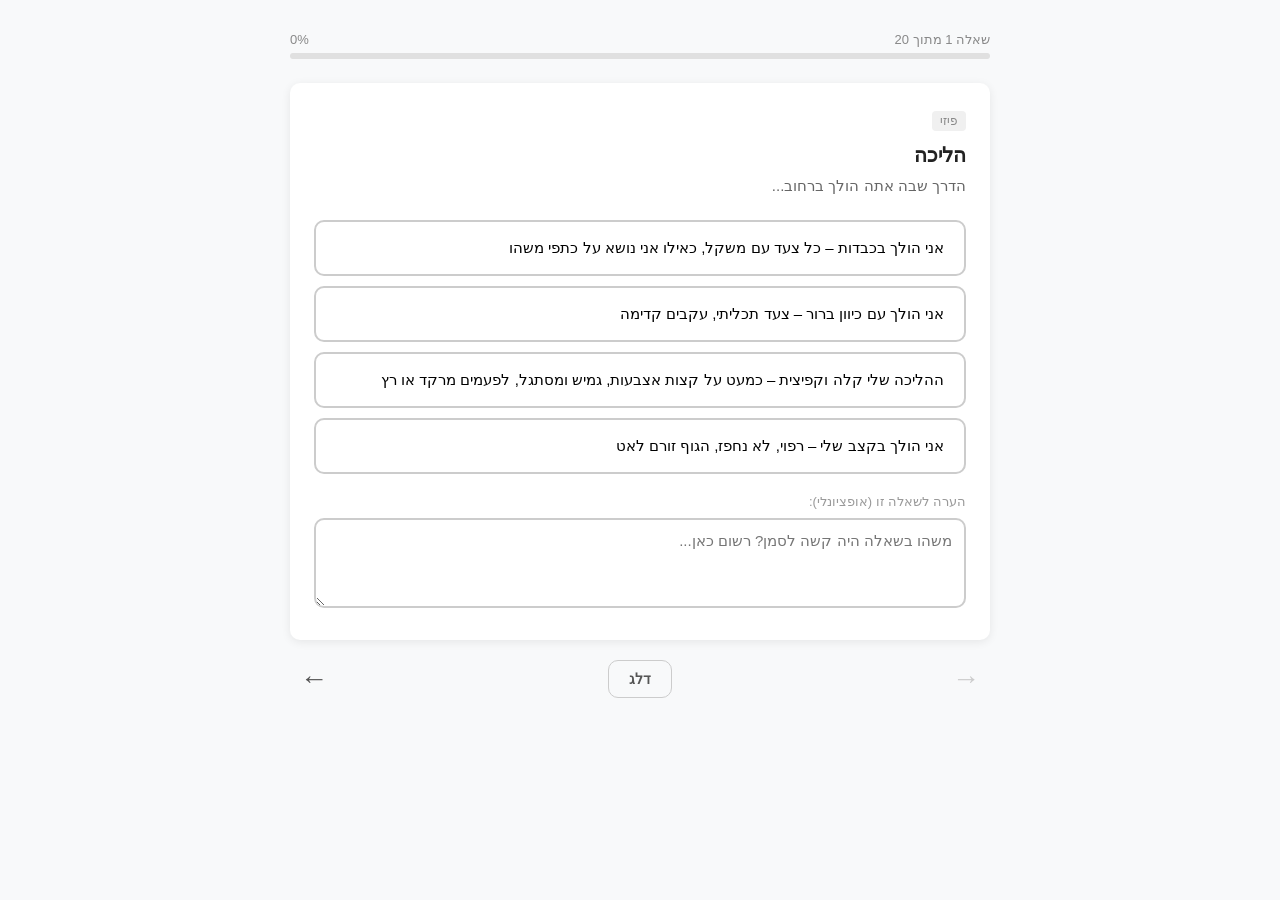
==== questionnaire.html @ 13d77b68 "Initial release – חכה למים עמוקים MVP שאלון זיהוי טמפרמנט מלא: 20 שאלות, 4 טמפרמנטים, פרופיל אישי, ח" ====
<!DOCTYPE html>
<html lang="he" dir="rtl">
<head>
  <meta charset="UTF-8">
  <meta name="viewport" content="width=device-width, initial-scale=1.0">
  <title>שאלון טמפרמנט – חכה למים עמוקים</title>
  <link rel="stylesheet" href="style.css">
  <style>
    /* ─── מצב טעינה ─── */
    #loading-screen {
      text-align: center;
      padding: 60px 20px;
      color: #888;
      font-size: 16px;
    }
    #loading-screen .spinner {
      font-size: 36px;
      display: block;
      margin-bottom: 16px;
      animation: spin 1.2s linear infinite;
    }
    @keyframes spin { to { transform: rotate(360deg); } }

    /* ─── כרטיס שאלה – כניסה ─── */
    #question-card {
      animation: fadeIn 0.25s ease;
    }
    @keyframes fadeIn { from { opacity: 0; transform: translateY(6px); } to { opacity: 1; transform: none; } }

    /* ─── שורת ניווט ─── */
    .nav-row {
      display: flex;
      justify-content: space-between;
      align-items: center;
      margin-top: 16px;
    }

    /* ─── מוני תשובות ─── */
    .answered-count {
      font-size: 12px;
      color: #aaa;
      text-align: center;
      margin-top: 10px;
    }
    .answered-count span {
      color: #27AE60;
      font-weight: bold;
    }
  </style>
</head>
<body>

<div class="container">

  <!-- מסך טעינה -->
  <div id="loading-screen">
    <i class="spinner">🌊</i>
    טוען שאלון...
  </div>

  <!-- תוכן השאלון (מוסתר עד טעינה) -->
  <div id="questionnaire-content" style="display:none;">

    <!-- ─── Progress Bar ─── -->
    <div class="progress-wrap">
      <div class="progress-label">
        <span id="progress-text">שאלה 1 מתוך 20</span>
        <span id="progress-pct">0%</span>
      </div>
      <div class="progress-bar-bg">
        <div class="progress-bar-fill" id="progress-fill" style="width:0%"></div>
      </div>
    </div>

    <!-- ─── כרטיס שאלה ─── -->
    <div class="card" id="question-card">

      <!-- מטא -->
      <div class="category-badge" id="q-category"></div>
      <h2 id="q-topic" style="margin-bottom:8px;"></h2>
      <p id="q-text" class="subtitle" style="margin-bottom:22px;"></p>

      <!-- תשובות -->
      <div id="answers-container"></div>

      <!-- הערה אופציונלית -->
      <div style="margin-top:18px;">
        <label style="font-size:13px;color:#999;">הערה לשאלה זו (אופציונלי):</label>
        <textarea class="feedback-area" id="q-feedback"
          placeholder="משהו בשאלה היה קשה לסמן? רשום כאן..."></textarea>
      </div>

    </div>

    <!-- ─── ניווט ─── -->
    <div class="nav-row">
      <button class="nav-arrow" id="btn-prev" onclick="navigate(-1)" title="שאלה קודמת">→</button>
      <button class="btn btn-secondary" id="btn-skip" onclick="navigate(1)">דלג</button>
      <button class="nav-arrow" id="btn-next" onclick="navigate(1)" title="שאלה הבאה">←</button>
    </div>

    <!-- מונה תשובות -->
    <p class="answered-count" id="answered-count"></p>

    <!-- ─── כפתור סיום (מופיע בשאלה האחרונה) ─── -->
    <div style="margin-top:20px;display:none;" id="submit-wrap">
      <button class="btn btn-primary" onclick="submitQuestionnaire()">סיים וקבל תוצאה ←</button>
      <div class="error-msg" id="submit-error">
        ענית על <span id="err-count">0</span> שאלות. יש לענות על לפחות 12 לפני קבלת התוצאה.
      </div>
    </div>

  </div><!-- /questionnaire-content -->

</div><!-- /container -->

<script src="data.js"></script>
<script src="app.js"></script>
</body>
</html>
---- style.css ----
/* ===== RTL + בסיס ===== */
html, body {
  direction: rtl;
  font-family: "Segoe UI", Arial, sans-serif;
  font-size: 16px;
  background: #F8F9FA;
  margin: 0;
  padding: 0;
  color: #222;
}

/* ===== צבעי טמפרמנטים ===== */
:root {
  --color-C: #C0392B;  /* כולרי  – אדום  */
  --color-S: #D4AC0D;  /* סנגוויני – צהוב */
  --color-P: #2980B9;  /* פלגמטי – כחול  */
  --color-M: #8E44AD;  /* מלנכולי – סגול */
  --radius: 10px;
  --shadow: 0 2px 10px rgba(0,0,0,0.08);
}

/* ===== מיכל מרכזי ===== */
.container {
  max-width: 700px;
  margin: 0 auto;
  padding: 32px 24px;
}

/* ===== כרטיס ===== */
.card {
  background: #fff;
  border-radius: var(--radius);
  box-shadow: var(--shadow);
  padding: 28px 24px;
  margin-bottom: 20px;
}

/* ===== כותרות ===== */
h1 { font-size: 26px; margin: 0 0 8px; }
h2 { font-size: 20px; margin: 0 0 12px; }
h3 { font-size: 17px; margin: 0 0 8px; }

.subtitle {
  font-size: 15px;
  color: #666;
  margin: 0 0 24px;
  line-height: 1.5;
}

/* ===== כפתורים ===== */
.btn {
  display: inline-block;
  padding: 14px 28px;
  border: none;
  border-radius: var(--radius);
  font-size: 16px;
  font-weight: bold;
  cursor: pointer;
  text-decoration: none;
  transition: opacity 0.2s, transform 0.1s;
}
.btn:active { transform: scale(0.98); }

.btn-primary {
  background: #2C3E50;
  color: #fff;
  width: 100%;
  text-align: center;
  box-sizing: border-box;
  font-size: 17px;
  padding: 16px;
}
.btn-primary:hover { opacity: 0.88; }

.btn-secondary {
  background: transparent;
  color: #555;
  border: 1px solid #ccc;
  font-size: 14px;
  padding: 10px 20px;
}
.btn-secondary:hover { background: #f0f0f0; }

/* ===== כפתורי תשובה ===== */
.answer-btn {
  display: block;
  width: 100%;
  min-height: 56px;
  margin: 10px 0;
  padding: 14px 20px;
  text-align: right;
  border: 2px solid #CCC;
  border-radius: var(--radius);
  background: #FFF;
  cursor: pointer;
  font-size: 15px;
  font-family: inherit;
  line-height: 1.4;
  transition: border-color 0.15s, background 0.15s;
  box-sizing: border-box;
}
.answer-btn:hover  { border-color: #27AE60; background: #f5fdf7; }
.answer-btn.selected { background: #D5F5E3; border-color: #27AE60; }

/* ===== Progress Bar ===== */
.progress-wrap {
  margin-bottom: 24px;
}
.progress-label {
  font-size: 13px;
  color: #888;
  margin-bottom: 6px;
  display: flex;
  justify-content: space-between;
}
.progress-bar-bg {
  height: 6px;
  background: #E0E0E0;
  border-radius: 3px;
  overflow: hidden;
}
.progress-bar-fill {
  height: 100%;
  background: #27AE60;
  border-radius: 3px;
  transition: width 0.3s ease;
}

/* ===== ניווט בין שאלות ===== */
.nav-row {
  display: flex;
  justify-content: space-between;
  align-items: center;
  margin-top: 20px;
}
.nav-arrow {
  background: none;
  border: none;
  font-size: 28px;
  cursor: pointer;
  color: #555;
  padding: 4px 10px;
  line-height: 1;
  border-radius: 6px;
  transition: background 0.15s;
}
.nav-arrow:hover  { background: #eee; }
.nav-arrow:disabled { color: #ccc; cursor: default; }
.nav-arrow:disabled:hover { background: none; }

/* ===== תגית קטגוריה ===== */
.category-badge {
  display: inline-block;
  font-size: 12px;
  color: #888;
  background: #F0F0F0;
  border-radius: 4px;
  padding: 3px 8px;
  margin-bottom: 12px;
}

/* ===== טאבים בדף תוצאות ===== */
.tabs {
  display: flex;
  border-bottom: 2px solid #E0E0E0;
  margin-bottom: 20px;
  gap: 4px;
}
.tab-btn {
  background: none;
  border: none;
  padding: 10px 14px;
  font-size: 14px;
  font-family: inherit;
  cursor: pointer;
  color: #888;
  border-bottom: 2px solid transparent;
  margin-bottom: -2px;
  transition: color 0.15s, border-color 0.15s;
  white-space: nowrap;
}
.tab-btn.active {
  color: #222;
  border-bottom-color: #2C3E50;
  font-weight: bold;
}
.tab-btn:hover:not(.active) { color: #444; }

.tab-panel { display: none; }
.tab-panel.active { display: block; }

/* ===== bullet list בפרופיל ===== */
.profile-list {
  list-style: none;
  padding: 0;
  margin: 0;
}
.profile-list li {
  padding: 8px 0;
  border-bottom: 1px solid #F0F0F0;
  font-size: 15px;
  line-height: 1.5;
  color: #333;
}
.profile-list li:last-child { border-bottom: none; }

/* ===== כרטיס טמפרמנט טהור ===== */
.profile-header {
  display: flex;
  align-items: center;
  gap: 12px;
  margin-bottom: 16px;
}
.profile-emoji { font-size: 36px; line-height: 1; }
.profile-name  { font-size: 22px; font-weight: bold; }
.profile-spark { font-size: 14px; color: #666; margin-top: 2px; }
.profile-color-bar {
  height: 4px;
  border-radius: 2px;
  margin-bottom: 20px;
}

/* ===== כרטיס משני ===== */
.secondary-card {
  background: #F8F9FA;
  border-radius: var(--radius);
  padding: 16px;
  margin-top: 20px;
  border-right: 4px solid #ccc;
}
.secondary-card h3 { margin-bottom: 8px; font-size: 15px; }

/* ===== הדף הראשי – hero ===== */
.hero {
  text-align: center;
  padding: 40px 20px 32px;
}
.hero-emoji { font-size: 52px; margin-bottom: 16px; }
.hero h1   { font-size: 28px; margin-bottom: 10px; }
.hero .subtitle { max-width: 420px; margin: 0 auto 28px; }

/* ===== תגית ניצוץ תוצאה ===== */
.result-type-badge {
  display: inline-block;
  font-size: 13px;
  padding: 4px 12px;
  border-radius: 20px;
  background: #EAF4FF;
  color: #1a5f9e;
  margin-bottom: 16px;
}

/* ===== גרף עמודות ===== */
.score-bars { margin: 16px 0; }
.score-row {
  display: flex;
  align-items: center;
  gap: 10px;
  margin-bottom: 10px;
  font-size: 14px;
}
.score-label { width: 72px; flex-shrink: 0; }
.score-bar-bg {
  flex: 1;
  height: 20px;
  background: #EBEBEB;
  border-radius: 4px;
  overflow: hidden;
}
.score-bar-fill {
  height: 100%;
  border-radius: 4px;
  transition: width 0.5s ease;
}
.score-pct { width: 36px; text-align: left; font-size: 13px; color: #666; flex-shrink: 0; }

/* ===== textarea פידבק ===== */
.feedback-area {
  width: 100%;
  min-height: 90px;
  border: 2px solid #CCC;
  border-radius: var(--radius);
  padding: 12px;
  font-size: 15px;
  font-family: inherit;
  direction: rtl;
  resize: vertical;
  box-sizing: border-box;
  margin-top: 8px;
  transition: border-color 0.15s;
}
.feedback-area:focus { outline: none; border-color: #2980B9; }

/* ===== כוכבי דירוג ===== */
.stars { display: flex; gap: 6px; margin: 10px 0; }
.star {
  font-size: 28px;
  cursor: pointer;
  color: #CCC;
  transition: color 0.15s;
  line-height: 1;
}
.star.active, .star:hover { color: #F1C40F; }

/* ===== הודעת שגיאה ===== */
.error-msg {
  background: #FADBD8;
  color: #922B21;
  border-radius: 8px;
  padding: 12px 16px;
  font-size: 14px;
  margin-top: 12px;
  display: none;
}
.error-msg.visible { display: block; }

/* ===== רספונסיבי ===== */
@media (max-width: 600px) {
  .container { padding: 16px 14px; }
  .card      { padding: 20px 16px; }
  h1         { font-size: 22px; }
  .hero h1   { font-size: 22px; }
  .hero-emoji { font-size: 44px; }
  .answer-btn { min-height: 64px; font-size: 16px; }
  .nav-arrow  { font-size: 32px; }
  .tab-btn    { padding: 8px 10px; font-size: 13px; }
  .profile-name { font-size: 19px; }
}
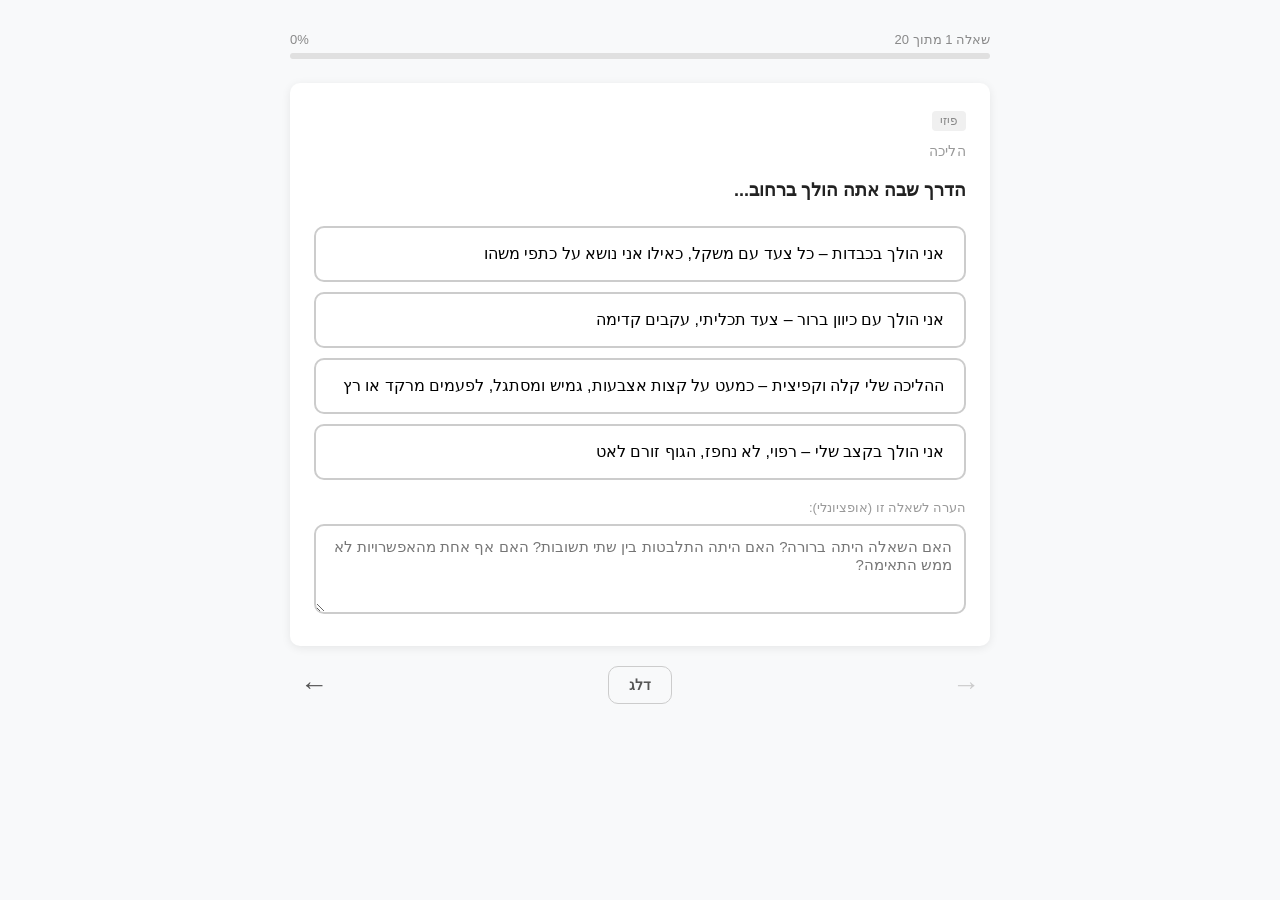
==== commit ce2142e5: "UI improvements: arrow direction, question typography, tabs, feedback placeholder Co-Authored-By: Cl" ====
--- a/questionnaire.html
+++ b/questionnaire.html
@@ -77,8 +77,8 @@
 
       <!-- מטא -->
       <div class="category-badge" id="q-category"></div>
-      <h2 id="q-topic" style="margin-bottom:8px;"></h2>
-      <p id="q-text" class="subtitle" style="margin-bottom:22px;"></p>
+      <h2 id="q-topic" style="margin-bottom:10px;font-size:14px;font-weight:normal;color:#999;letter-spacing:0.3px;"></h2>
+      <p id="q-text" style="margin-bottom:22px;font-size:18px;font-weight:bold;color:#222;line-height:1.5;"></p>
 
       <!-- תשובות -->
       <div id="answers-container"></div>
@@ -87,7 +87,7 @@
       <div style="margin-top:18px;">
         <label style="font-size:13px;color:#999;">הערה לשאלה זו (אופציונלי):</label>
         <textarea class="feedback-area" id="q-feedback"
-          placeholder="משהו בשאלה היה קשה לסמן? רשום כאן..."></textarea>
+          placeholder="האם השאלה היתה ברורה? האם היתה התלבטות בין שתי תשובות? האם אף אחת מהאפשרויות לא ממש התאימה?"></textarea>
       </div>
 
     </div>
--- a/style.css
+++ b/style.css
@@ -93,7 +93,7 @@
   border-radius: var(--radius);
   background: #FFF;
   cursor: pointer;
-  font-size: 15px;
+  font-size: 16px;
   font-family: inherit;
   line-height: 1.4;
   transition: border-color 0.15s, background 0.15s;
@@ -162,29 +162,33 @@
 /* ===== טאבים בדף תוצאות ===== */
 .tabs {
   display: flex;
-  border-bottom: 2px solid #E0E0E0;
+  gap: 6px;
   margin-bottom: 20px;
-  gap: 4px;
+  flex-wrap: wrap;
 }
 .tab-btn {
-  background: none;
-  border: none;
-  padding: 10px 14px;
-  font-size: 14px;
+  background: #F0F2F4;
+  border: 1px solid #D5D8DC;
+  border-radius: 7px;
+  padding: 9px 15px;
+  font-size: 15px;
   font-family: inherit;
   cursor: pointer;
-  color: #888;
-  border-bottom: 2px solid transparent;
-  margin-bottom: -2px;
-  transition: color 0.15s, border-color 0.15s;
+  color: #666;
+  transition: background 0.15s, color 0.15s, border-color 0.15s;
   white-space: nowrap;
 }
 .tab-btn.active {
-  color: #222;
-  border-bottom-color: #2C3E50;
+  background: #2C3E50;
+  color: #fff;
+  border-color: #2C3E50;
   font-weight: bold;
 }
-.tab-btn:hover:not(.active) { color: #444; }
+.tab-btn:hover:not(.active) {
+  background: #E2E6EA;
+  color: #333;
+  border-color: #BDC3C7;
+}
 
 .tab-panel { display: none; }
 .tab-panel.active { display: block; }
@@ -323,6 +327,6 @@
   .hero-emoji { font-size: 44px; }
   .answer-btn { min-height: 64px; font-size: 16px; }
   .nav-arrow  { font-size: 32px; }
-  .tab-btn    { padding: 8px 10px; font-size: 13px; }
+  .tab-btn    { padding: 7px 11px; font-size: 14px; }
   .profile-name { font-size: 19px; }
 }
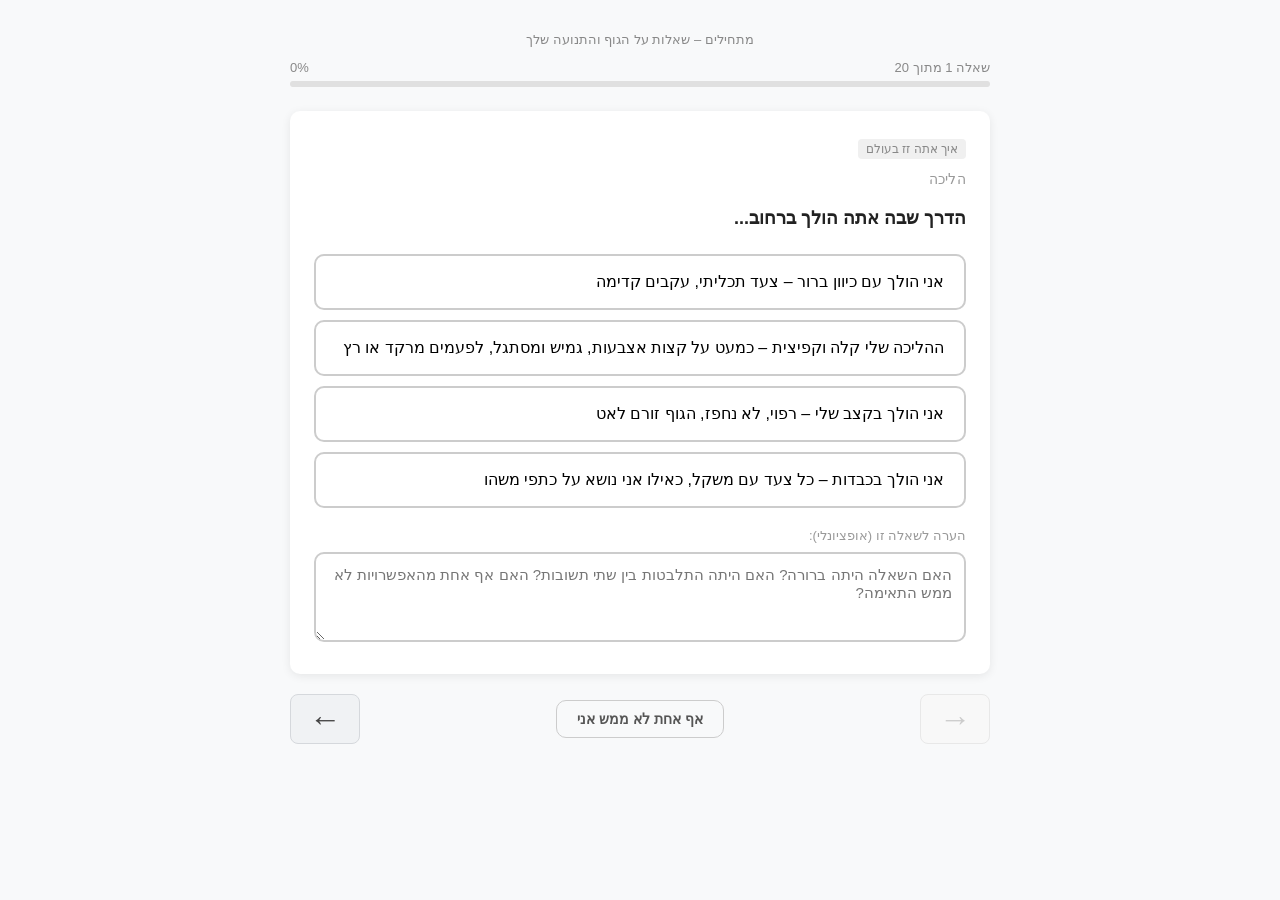
==== commit b429cd96: "UX overhaul: 16 content and UI improvements - Home: new subtitle, removed bottom CTA, added privacy " ====
--- a/questionnaire.html
+++ b/questionnaire.html
@@ -61,6 +61,9 @@
   <!-- תוכן השאלון (מוסתר עד טעינה) -->
   <div id="questionnaire-content" style="display:none;">
 
+    <!-- ─── הודעת שלב דינמית ─── -->
+    <div id="progress-message" style="font-size:13px;color:#888;text-align:center;margin-bottom:10px;min-height:18px;"></div>
+
     <!-- ─── Progress Bar ─── -->
     <div class="progress-wrap">
       <div class="progress-label">
@@ -95,7 +98,7 @@
     <!-- ─── ניווט ─── -->
     <div class="nav-row">
       <button class="nav-arrow" id="btn-prev" onclick="navigate(-1)" title="שאלה קודמת">→</button>
-      <button class="btn btn-secondary" id="btn-skip" onclick="navigate(1)">דלג</button>
+      <button class="btn btn-secondary" id="btn-skip" onclick="navigate(1)">אף אחת לא ממש אני</button>
       <button class="nav-arrow" id="btn-next" onclick="navigate(1)" title="שאלה הבאה">←</button>
     </div>
 
--- a/style.css
+++ b/style.css
@@ -134,19 +134,19 @@
   margin-top: 20px;
 }
 .nav-arrow {
-  background: none;
-  border: none;
-  font-size: 28px;
-  cursor: pointer;
-  color: #555;
-  padding: 4px 10px;
+  background: #F0F2F4;
+  border: 1px solid #D5D8DC;
+  font-size: 32px;
+  cursor: pointer;
+  color: #444;
+  padding: 8px 18px;
   line-height: 1;
-  border-radius: 6px;
-  transition: background 0.15s;
-}
-.nav-arrow:hover  { background: #eee; }
-.nav-arrow:disabled { color: #ccc; cursor: default; }
-.nav-arrow:disabled:hover { background: none; }
+  border-radius: 8px;
+  transition: background 0.15s, border-color 0.15s;
+}
+.nav-arrow:hover  { background: #E2E6EA; border-color: #BDC3C7; }
+.nav-arrow:disabled { color: #ccc; cursor: default; background: #F8F8F8; border-color: #E8E8E8; }
+.nav-arrow:disabled:hover { background: #F8F8F8; border-color: #E8E8E8; }
 
 /* ===== תגית קטגוריה ===== */
 .category-badge {
@@ -190,6 +190,15 @@
   border-color: #BDC3C7;
 }
 
+.tab-sep {
+  display: flex;
+  align-items: center;
+  font-size: 13px;
+  color: #BDC3C7;
+  user-select: none;
+  padding: 0 1px;
+}
+
 .tab-panel { display: none; }
 .tab-panel.active { display: block; }
 
@@ -326,7 +335,7 @@
   .hero h1   { font-size: 22px; }
   .hero-emoji { font-size: 44px; }
   .answer-btn { min-height: 64px; font-size: 16px; }
-  .nav-arrow  { font-size: 32px; }
+  .nav-arrow  { font-size: 28px; padding: 8px 14px; }
   .tab-btn    { padding: 7px 11px; font-size: 14px; }
   .profile-name { font-size: 19px; }
 }
